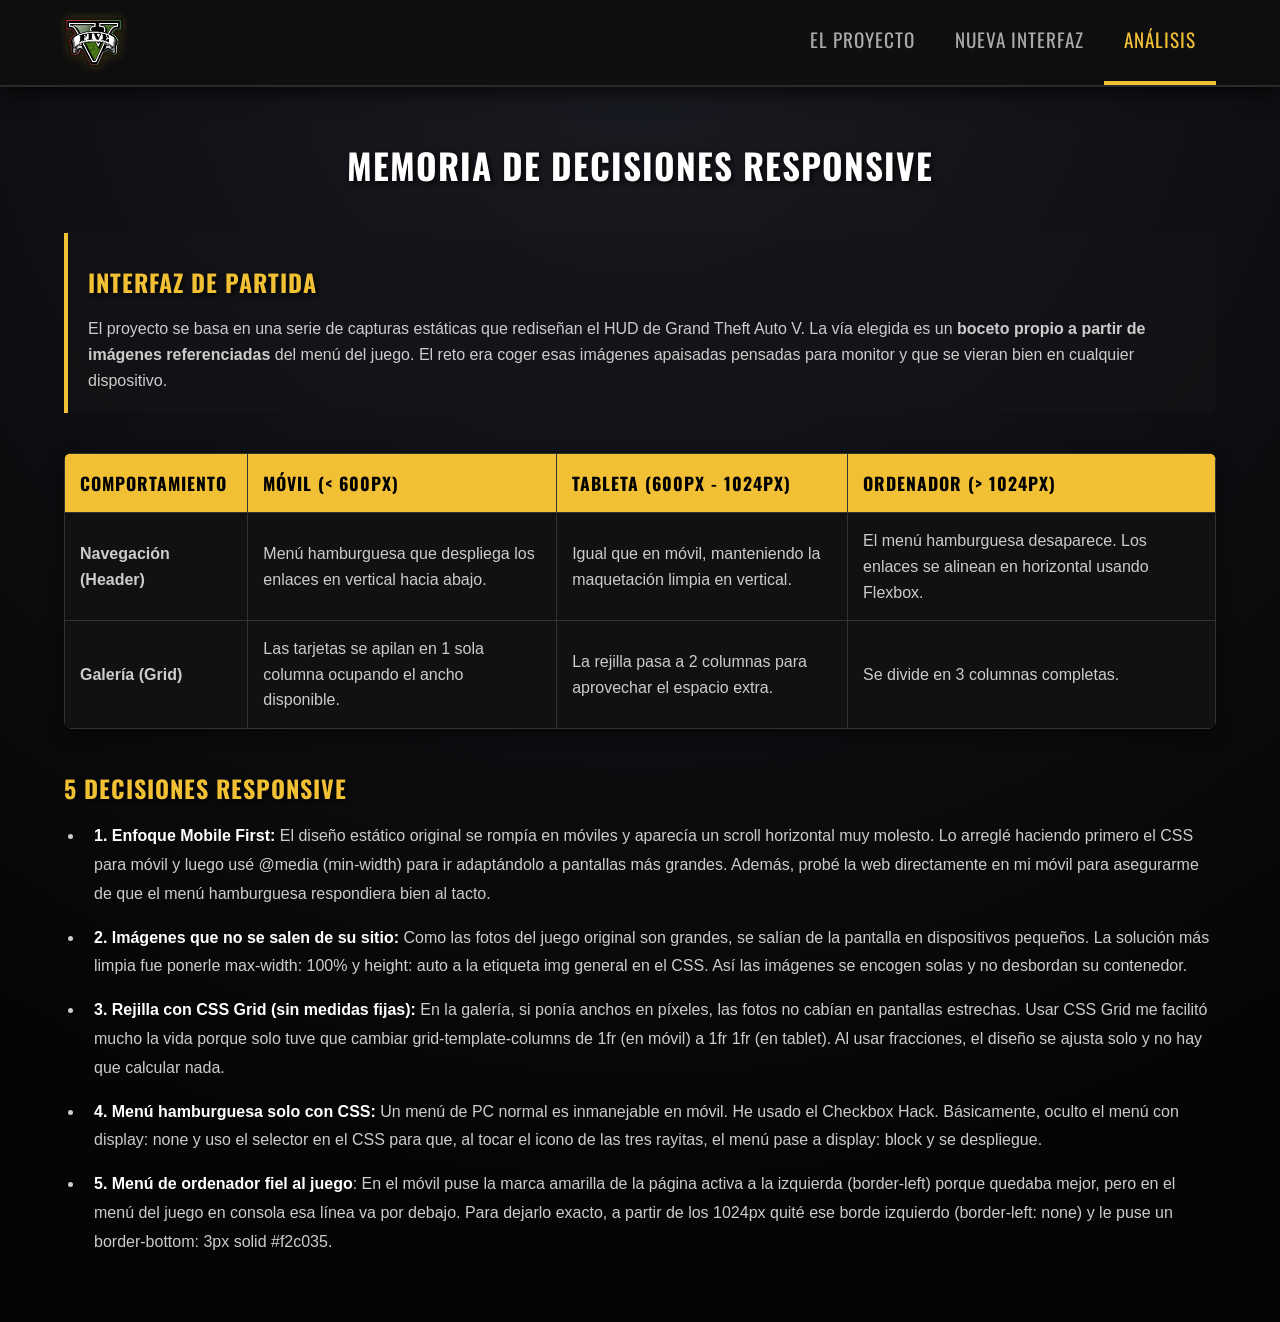
==== analisis.html @ af23faa3 "Add files via upload" ====
<!DOCTYPE html>
<html lang="es">
<head>
  <meta charset="UTF-8">
  <meta name="viewport" content="width=device-width, initial-scale=1.0">
  <title>Análisis | GTA V</title>
  <link rel="stylesheet" href="css/estilos.css">
</head>
<body>
  <header class="header">
    <div class="contenedor header__inner">
      <a href="index.html" class="logo">
        <img src="img/gtV.png" alt="Logo GTA V">
      </a>
      
      <input type="checkbox" id="nav-toggle" class="nav-toggle">
      <label for="nav-toggle" class="nav-toggle-label">
        <span></span><span></span><span></span>
      </label>
      
      <nav class="nav">
        <ul class="nav__lista">
          <li><a href="index.html" class="nav__enlace">El Proyecto</a></li>
          <li><a href="galeria.html" class="nav__enlace">Nueva Interfaz</a></li>
          <li><a href="analisis.html" class="nav__enlace nav__enlace--activo">Análisis</a></li>
        </ul>
      </nav>
    </div>
  </header>

  <main class="contenedor seccion">
    <h1 class="titulo-principal">Memoria de Decisiones Responsive</h1>

    <div class="analisis-bloque">
      <h2 class="analisis-subtitulo">Interfaz de Partida</h2>
      <p class="analisis-texto">El proyecto se basa en una serie de capturas estáticas que rediseñan el HUD de Grand Theft Auto V. La vía elegida es un <strong>boceto propio a partir de imágenes referenciadas</strong> del menú del juego. El reto era coger esas imágenes apaisadas pensadas para monitor y que se vieran bien en cualquier dispositivo.</p>
    </div>

    <div class="tabla-contenedor">
      <table class="tabla-analisis">
        <thead>
          <tr>
            <th>Comportamiento</th>
            <th>Móvil (&lt; 600px)</th>
            <th>Tableta (600px - 1024px)</th>
            <th>Ordenador (&gt; 1024px)</th>
          </tr>
        </thead>
        <tbody>
          <tr>
            <td><strong>Navegación (Header)</strong></td>
            <td>Menú hamburguesa que despliega los enlaces en vertical hacia abajo.</td>
            <td>Igual que en móvil, manteniendo la maquetación limpia en vertical.</td>
            <td>El menú hamburguesa desaparece. Los enlaces se alinean en horizontal usando Flexbox.</td>
          </tr>
          <tr>
            <td><strong>Galería (Grid)</strong></td>
            <td>Las tarjetas se apilan en 1 sola columna ocupando el ancho disponible.</td>
            <td>La rejilla pasa a 2 columnas para aprovechar el espacio extra.</td>
            <td>Se divide en 3 columnas completas.</td>
          </tr>
        </tbody>
      </table>
    </div>

    <h2 class="analisis-subtitulo">5 Decisiones Responsive</h2>
  <ul class="lista-decisiones">
    <li><strong>1. Enfoque Mobile First:</strong> El diseño estático original se rompía en móviles y aparecía un scroll horizontal muy molesto. Lo arreglé haciendo primero el CSS para móvil y luego usé @media (min-width) para ir adaptándolo a pantallas más grandes. Además, probé la web directamente en mi móvil para asegurarme de que el menú hamburguesa respondiera bien al tacto.</li>
    <li><strong>2. Imágenes que no se salen de su sitio:</strong> Como las fotos del juego original son grandes, se salían de la pantalla en dispositivos pequeños. La solución más limpia fue ponerle max-width: 100% y height: auto a la etiqueta img general en el CSS. Así las imágenes se encogen solas y no desbordan su contenedor.</li>
    <li><strong>3. Rejilla con CSS Grid (sin medidas fijas):</strong> En la galería, si ponía anchos en píxeles, las fotos no cabían en pantallas estrechas. Usar CSS Grid me facilitó mucho la vida porque solo tuve que cambiar grid-template-columns de 1fr (en móvil) a 1fr 1fr (en tablet). Al usar fracciones, el diseño se ajusta solo y no hay que calcular nada.</li>
    <li><strong>4. Menú hamburguesa solo con CSS:</strong> Un menú de PC normal es inmanejable en móvil. He usado el Checkbox Hack. Básicamente, oculto el menú con display: none y uso el selector en el CSS para que, al tocar el icono de las tres rayitas, el menú pase a display: block y se despliegue.</li>
    <li><strong>5. Menú de ordenador fiel al juego</strong>: En el móvil puse la marca amarilla de la página activa a la izquierda (border-left) porque quedaba mejor, pero en el menú del juego en consola esa línea va por debajo. Para dejarlo exacto, a partir de los 1024px quité ese borde izquierdo (border-left: none) y le puse un border-bottom: 3px solid #f2c035.</li>
</ul>
  </main>
</body>
</html>
---- css/estilos.css ----
/* Importa la fuente Oswald desde Google Fonts, elegida porque es casi idéntica a la tipografía de los menús reales de GTA V. */
@import url('https://fonts.googleapis.com/css2?family=Oswald:wght@500;700&display=swap');

/* Resetea los valores por defecto del navegador para que los márgenes internos (padding) no sumen ancho extra y descuadren la web. */
* {
  margin: 0;
  padding: 0;
  box-sizing: border-box;
}

/* Configura el comportamiento general: fuente limpia para textos largos, color de texto claro y un fondo oscuro con un degradado sutil en el centro. */
body {
  font-family: 'Segoe UI', Tahoma, Geneva, Verdana, sans-serif;
  background-color: #050505;
  background-image: radial-gradient(circle at 50% 0%, #1a1c23 0%, #050505 80%);
  color: #dddddd;
  line-height: 1.6;
  min-height: 100vh;
}

/* Quita el subrayado feo de los enlaces y hace que hereden el color del texto que los rodea. */
a {
  text-decoration: none;
  color: inherit;
}

/* Hace que todas las imágenes sean responsivas, impidiendo que desborden su caja pero manteniendo sus proporciones. */
img {
  max-width: 100%;
  height: auto;
  display: block;
}

/* Crea una caja central invisible que limita el ancho de la web a 1200px para que no se estire demasiado en pantallas gigantes. */
.contenedor {
  width: 90%;
  max-width: 1200px;
  margin: 0 auto;
}

/* Diseña la barra de navegación: la hace semitransparente, le pone una sombra y la fija arriba (sticky) al hacer scroll. */
.header {
  background-color: rgba(15, 15, 15, 0.95);
  border-bottom: 2px solid #2a2a2a;
  box-shadow: 0 4px 20px rgba(0, 0, 0, 0.8);
  position: sticky;
  top: 0;
  z-index: 1000;
}

/* Usa Flexbox para alinear el logo a la izquierda y el botón del menú a la derecha en la misma línea. */
.header__inner {
  display: flex;
  justify-content: space-between;
  align-items: center;
  min-height: 70px;
}

/* Prepara el contenedor del logo y le da un efecto de latido y un brillo amarillo al pasar el ratón. */
.logo {
  display: flex;
  align-items: center;
}
.logo img {
  height: 50px;
  width: auto;
  filter: drop-shadow(0 0 5px rgba(242, 192, 53, 0.3));
  transition: transform 0.3s ease;
}
.logo img:hover {
  transform: scale(1.05);
}

/* Oculta el checkbox real del HTML, ya que para abrir el menú usaremos su "label" vinculado. */
.nav-toggle {
  display: none;
}

/* Da forma al botón del menú hamburguesa interactivo, poniéndole un fondo oscuro que cambia a amarillo al tocarlo. */
.nav-toggle-label {
  cursor: pointer;
  padding: 10px;
  background-color: #1a1c23;
  border: 1px solid #333;
  border-radius: 4px;
  transition: background-color 0.2s;
}
.nav-toggle-label:hover {
  background-color: #f2c035;
}

/* Dibuja las tres rayitas horizontales que forman el icono de hamburguesa. */
.nav-toggle-label span {
  display: block;
  width: 25px;
  height: 3px;
  background-color: #ffffff;
  margin-bottom: 4px;
  transition: background-color 0.2s;
}
.nav-toggle-label:hover span {
  background-color: #000000;
}

/* Oculta el menú desplegable por defecto (pensando primero en móviles). */
.nav {
  display: none;
  width: 100%;
  background-color: rgba(15, 15, 15, 0.98);
}
.nav__lista {
  list-style: none;
}

/* Estiliza los enlaces del menú usando la fuente Rockstar, mayúsculas y bordes separadores. */
.nav__enlace {
  display: block;
  padding: 15px 5%;
  font-family: 'Oswald', sans-serif;
  font-size: 1.2rem;
  letter-spacing: 1px;
  text-transform: uppercase;
  color: #aaaaaa;
  border-bottom: 1px solid #222222;
  transition: all 0.3s ease;
}

/* "Checkbox Hack": Le dice a CSS que cuando el input oculto esté marcado, muestre el menú hermano. */
.nav-toggle:checked ~ .nav {
  display: block;
}

/* Resalta el enlace activo o al que pasamos el ratón añadiendo un borde amarillo a la izquierda. */
.nav__enlace--activo,
.nav__enlace:hover {
  color: #ffffff;
  background-color: rgba(242, 192, 53, 0.1);
  border-left: 4px solid #f2c035;
  padding-left: calc(5% + 10px);
}

/* Da un margen vertical genérico para separar de forma limpia las diferentes secciones de la web. */
.seccion {
  padding: 50px 0;
}

/* Define el área principal (Hero) con el texto centrado y un degradado que funde la caja con el fondo general. */
.hero {
  text-align: center;
  padding: 60px 0;
  border-bottom: 1px solid #222222;
  background: linear-gradient(to bottom, transparent, rgba(0,0,0,0.5));
}

/* Aplica la tipografía de los juegos de Rockstar a todos los títulos importantes, con una sombra negra para dar volumen. */
.hero h1, .titulo-principal, .analisis-subtitulo {
  font-family: 'Oswald', sans-serif;
  font-weight: 700;
  text-transform: uppercase;
  letter-spacing: 1px;
  color: #ffffff;
  text-shadow: 2px 2px 5px rgba(0, 0, 0, 0.9);
}

/* Ajusta tamaños y espaciados de los textos descriptivos para que no se peguen a los bordes. */
.hero h1 { font-size: 2.5rem; margin-bottom: 15px; }
.hero p { color: #cccccc; font-size: 1.1rem; margin-bottom: 30px; max-width: 600px; margin-inline: auto; }
.titulo-principal { text-align: center; font-size: 2.2rem; margin-bottom: 40px; }

/* Inicia CSS Grid para la galería. Empieza con 1 sola columna por defecto (Mobile First). */
.rejilla-galeria {
  display: grid;
  grid-template-columns: 1fr;
  gap: 30px;
}

/* Diseña las tarjetas de las imágenes y crea un efecto de "levitación" y cambio de color al pasar el cursor. */
.tarjeta-imagen {
  background-color: #111;
  border: 1px solid #333;
  border-radius: 8px;
  overflow: hidden;
  box-shadow: 0 10px 20px rgba(0,0,0,0.5);
  transition: transform 0.3s ease, border-color 0.3s ease, box-shadow 0.3s ease;
}
.tarjeta-imagen:hover {
  transform: translateY(-8px);
  border-color: #f2c035;
  box-shadow: 0 15px 30px rgba(242, 192, 53, 0.15);
}

/* Realiza un zoom muy suave a la fotografía del interior de la tarjeta cuando hacemos hover en ella. */
.tarjeta-imagen img {
  border-bottom: 2px solid #222;
  transition: transform 0.5s ease;
}
.tarjeta-imagen:hover img {
  transform: scale(1.03);
}

/* Da formato a los textos explicativos de las fotos, protegiéndolos para que la foto no los tape al hacer zoom. */
.tarjeta-imagen__info {
  padding: 20px;
  position: relative;
  z-index: 2;
  background-color: #111;
}
.tarjeta-imagen__info h2 {
  font-family: 'Oswald', sans-serif;
  color: #f2c035;
  font-size: 1.4rem;
  margin-bottom: 10px;
  text-transform: uppercase;
  letter-spacing: 0.5px;
}
.tarjeta-imagen__info p {
  color: #bbbbbb;
  font-size: 0.95rem;
}

/* Estilos de la página de Análisis: cajas de texto con un borde lateral amarillo para enmarcar las explicaciones. */
.analisis-bloque {
  margin-bottom: 40px;
  background-color: rgba(20, 21, 24, 0.6);
  padding: 20px;
  border-left: 4px solid #f2c035;
  border-radius: 0 8px 8px 0;
}
.analisis-subtitulo { margin-top: 10px; margin-bottom: 15px; color: #f2c035; }
.analisis-texto { color: #cccccc; }

/* Diseña la tabla de la memoria y la encierra en un contenedor con "overflow" para permitir scroll en móviles pequeños. */
.tabla-contenedor {
  overflow-x: auto; 
  box-shadow: 0 5px 15px rgba(0,0,0,0.5);
  border-radius: 8px;
  margin-bottom: 40px;
}
.tabla-analisis {
  width: 100%;
  border-collapse: collapse;
}
.tabla-analisis th, .tabla-analisis td {
  border: 1px solid #333333;
  padding: 15px;
  text-align: left;
}
.tabla-analisis th {
  background-color: #f2c035;
  color: #000000;
  font-family: 'Oswald', sans-serif;
  font-size: 1.1rem;
  letter-spacing: 1px;
  text-transform: uppercase;
}
.tabla-analisis td {
  background-color: #111;
  color: #cccccc;
}

/* Formatea la lista de decisiones del análisis con viñetas limpias y destaca palabras clave en blanco puro. */
.lista-decisiones { color: #cccccc; margin-left: 20px; line-height: 1.8; }
.lista-decisiones li { margin-bottom: 15px; padding-left: 10px; }
.lista-decisiones strong { color: #ffffff; }

/* A partir de 600px (Tabletas): Cambia el Layout de la galería para que quepan dos imágenes por fila. */
@media (min-width: 600px) {
  .rejilla-galeria {
    grid-template-columns: 1fr 1fr;
  }
}

/* A partir de 1024px (Ordenadores): Pasa la galería a tres columnas y transforma todo el menú hamburguesa en un menú de cabecera clásico. */
@media (min-width: 1024px) {
  .rejilla-galeria {
    grid-template-columns: 1fr 1fr 1fr;
  }

  /* Oculta el icono de hamburguesa, ya que en ordenador el menú siempre es visible. */
  .nav-toggle-label {
    display: none;
  }
  
  /* El menú deja de ser desplegable vertical y pasa a usar Flexbox para estar en línea. */
  .nav {
    display: block;
    width: auto;
    background-color: transparent;
  }
  .nav__lista {
    display: flex;
  }
  
  /* Quita el resaltado lateral de móvil y prepara el enlace para la barra inferior. */
  .nav__enlace {
    border-bottom: 3px solid transparent;
    border-left: none;
    padding: 25px 20px;
  }
  
  /* El enlace activo (o en hover) ahora muestra un borde inferior grueso color amarillo, imitando las pestañas de consola. */
  .nav__enlace--activo,
  .nav__enlace:hover {
    border-left: none; 
    background-color: transparent; 
    border-bottom: 4px solid #f2c035;
    padding-left: 20px;
    color: #f2c035; 
  }
}
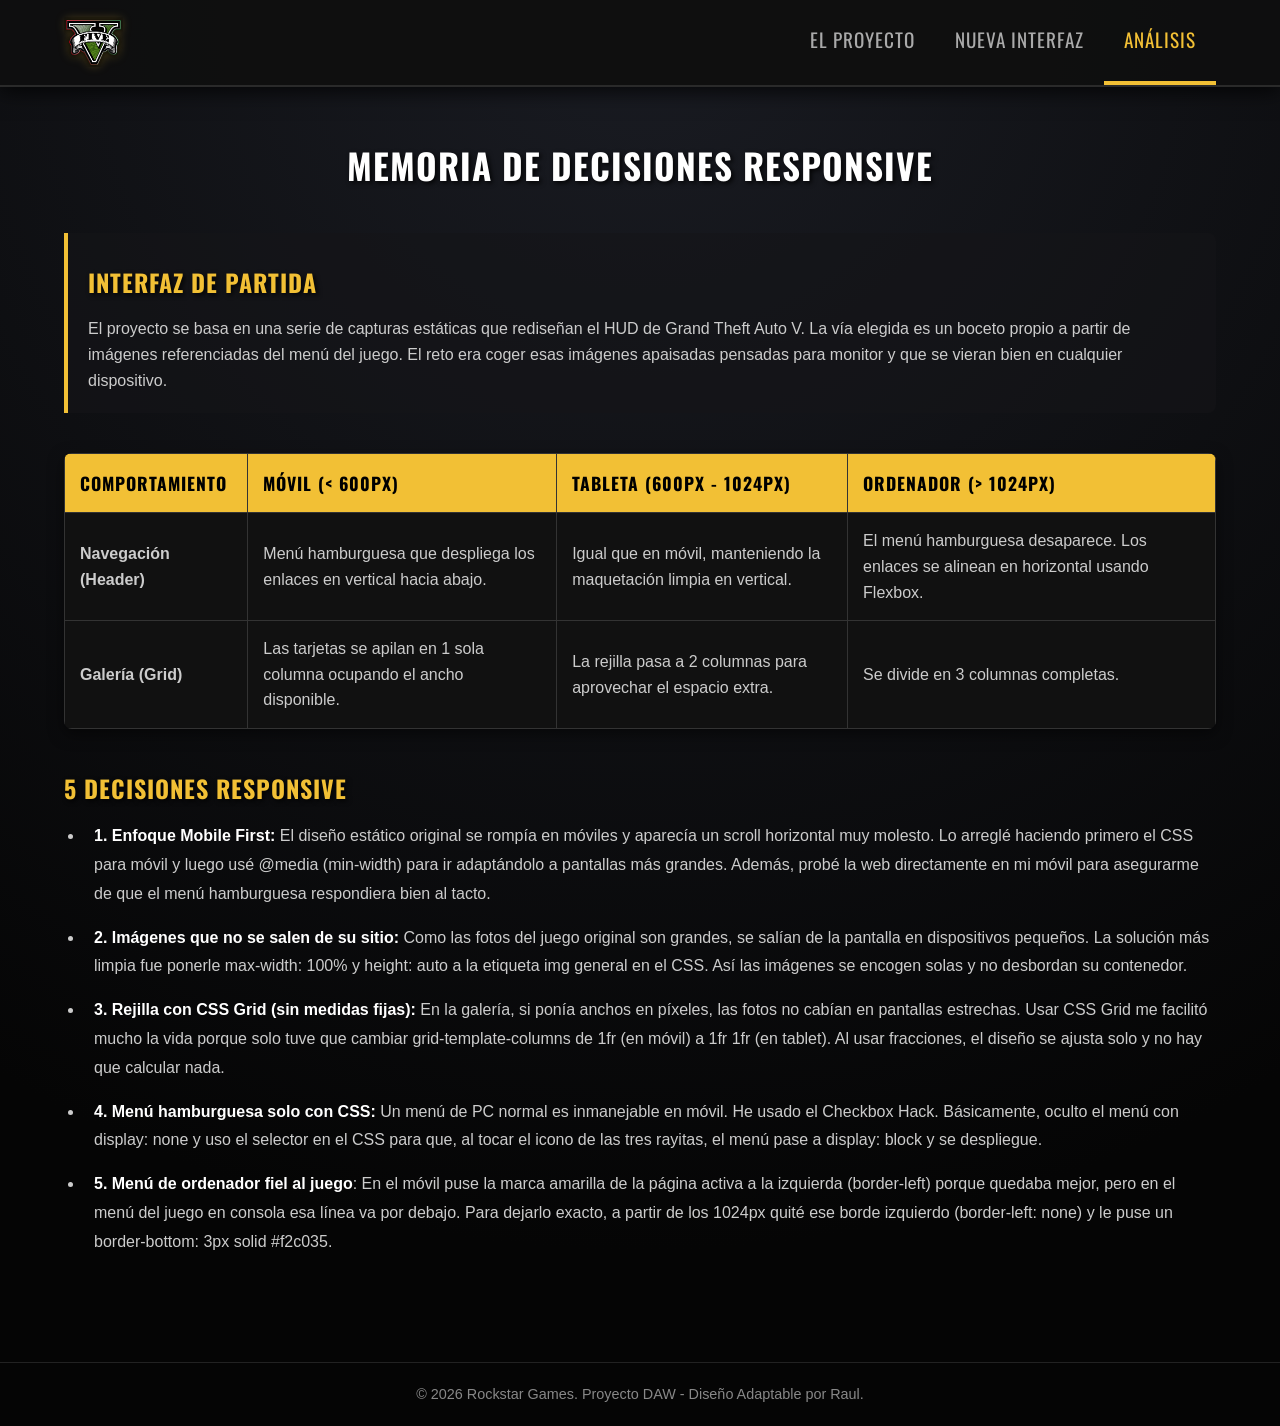
==== commit 597d8c3c: "Add files via upload" ====
--- a/analisis.html
+++ b/analisis.html
@@ -3,6 +3,7 @@
 <head>
   <meta charset="UTF-8">
   <meta name="viewport" content="width=device-width, initial-scale=1.0">
+  <link rel="icon" href="img/gtV.png" type="image/png">
   <title>Análisis | GTA V</title>
   <link rel="stylesheet" href="css/estilos.css">
 </head>
@@ -33,7 +34,7 @@
 
     <div class="analisis-bloque">
       <h2 class="analisis-subtitulo">Interfaz de Partida</h2>
-      <p class="analisis-texto">El proyecto se basa en una serie de capturas estáticas que rediseñan el HUD de Grand Theft Auto V. La vía elegida es un <strong>boceto propio a partir de imágenes referenciadas</strong> del menú del juego. El reto era coger esas imágenes apaisadas pensadas para monitor y que se vieran bien en cualquier dispositivo.</p>
+      <p class="analisis-texto">El proyecto se basa en una serie de capturas estáticas que rediseñan el HUD de Grand Theft Auto V. La vía elegida es un boceto propio a partir de imágenes referenciadas del menú del juego. El reto era coger esas imágenes apaisadas pensadas para monitor y que se vieran bien en cualquier dispositivo.</p>
     </div>
 
     <div class="tabla-contenedor">
@@ -72,5 +73,8 @@
     <li><strong>5. Menú de ordenador fiel al juego</strong>: En el móvil puse la marca amarilla de la página activa a la izquierda (border-left) porque quedaba mejor, pero en el menú del juego en consola esa línea va por debajo. Para dejarlo exacto, a partir de los 1024px quité ese borde izquierdo (border-left: none) y le puse un border-bottom: 3px solid #f2c035.</li>
 </ul>
   </main>
+  <footer class="footer">
+  <p>&copy; 2026 Rockstar Games. Proyecto DAW - Diseño Adaptable por Raul.</p>
+</footer>
 </body>
 </html>
--- a/css/estilos.css
+++ b/css/estilos.css
@@ -263,6 +263,16 @@
 .lista-decisiones li { margin-bottom: 15px; padding-left: 10px; }
 .lista-decisiones strong { color: #ffffff; }
 
+/* Da formato al pie de página centrando el texto, reduciendo su tamaño y color para quitarle jerarquía, y separándolo del contenido principal con márgenes y una línea. */
+.footer {
+  text-align: center;
+  padding: 20px;
+  border-top: 1px solid #222222;
+  margin-top: 40px;
+  color: #888888; 
+  font-size: 0.9rem;
+}
+
 /* A partir de 600px (Tabletas): Cambia el Layout de la galería para que quepan dos imágenes por fila. */
 @media (min-width: 600px) {
   .rejilla-galeria {
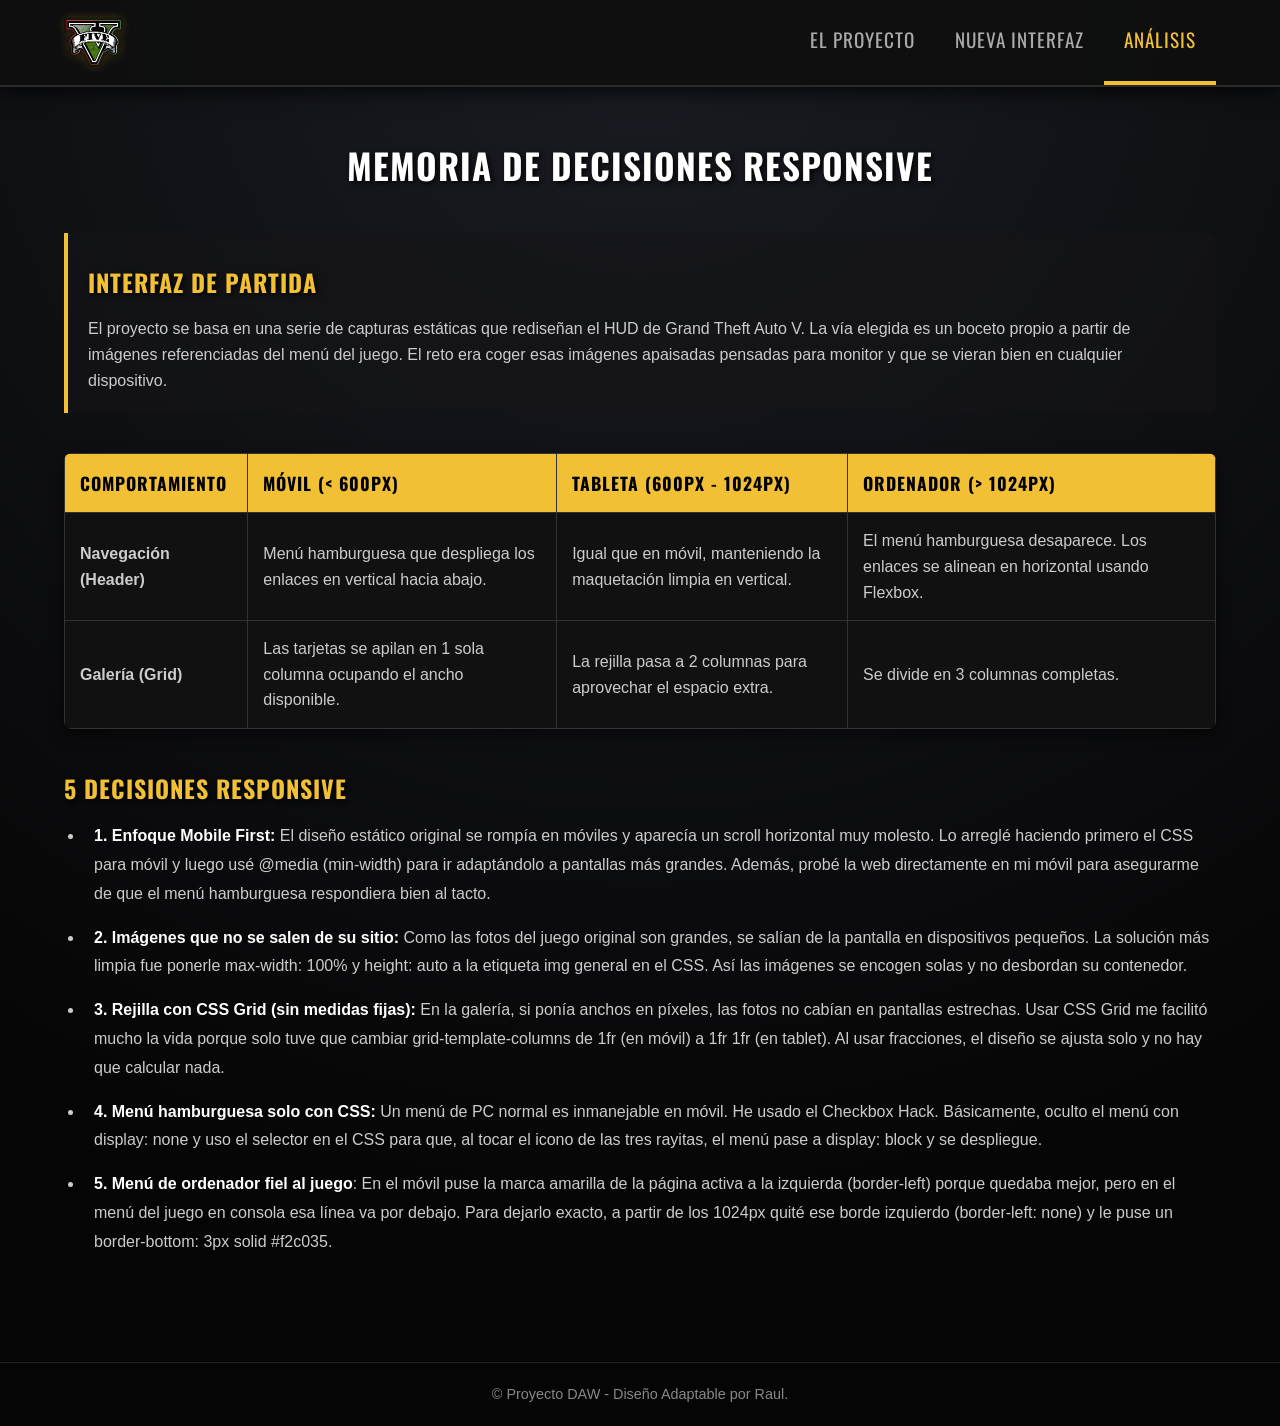
==== commit 34730d09: "Fix HTML structure and ensure proper encoding" ====
--- a/analisis.html
+++ b/analisis.html
@@ -74,7 +74,7 @@
 </ul>
   </main>
   <footer class="footer">
-  <p>&copy; 2026 Rockstar Games. Proyecto DAW - Diseño Adaptable por Raul.</p>
+  <p>&copy; Proyecto DAW - Diseño Adaptable por Raul.</p>
 </footer>
 </body>
-</html>+</html>
--- a/css/estilos.css
+++ b/css/estilos.css
@@ -18,7 +18,7 @@
   min-height: 100vh;
 }
 
-/* Quita el subrayado feo de los enlaces y hace que hereden el color del texto que los rodea. */
+/* Quita el subrayado de los enlaces y hace que hereden el color del texto que los rodea. */
 a {
   text-decoration: none;
   color: inherit;
@@ -102,12 +102,18 @@
   background-color: #000000;
 }
 
-/* Oculta el menú desplegable por defecto (pensando primero en móviles). */
+/* Oculta el menú por defecto y lo posiciona absoluto para que no rompa el Flexbox del header en móvil. */
 .nav {
   display: none;
+  position: absolute;
+  top: 100%;
+  left: 0;
   width: 100%;
   background-color: rgba(15, 15, 15, 0.98);
-}
+  border-bottom: 2px solid #2a2a2a;
+  box-shadow: 0 15px 20px rgba(0,0,0,0.8);
+}
+
 .nav__lista {
   list-style: none;
 }
@@ -291,12 +297,16 @@
     display: none;
   }
   
-  /* El menú deja de ser desplegable vertical y pasa a usar Flexbox para estar en línea. */
+ /* El menú deja de ser desplegable vertical, recupera su posición estática y pasa a usar Flexbox para estar en línea. */
   .nav {
     display: block;
+    position: static; /* Devuelve el menú a la estructura normal (anulando el absolute del móvil) */
     width: auto;
     background-color: transparent;
-  }
+    border-bottom: none; /* Quita el borde inferior del menú móvil */
+    box-shadow: none; /* Quita la sombra del menú móvil */
+  }
+
   .nav__lista {
     display: flex;
   }
